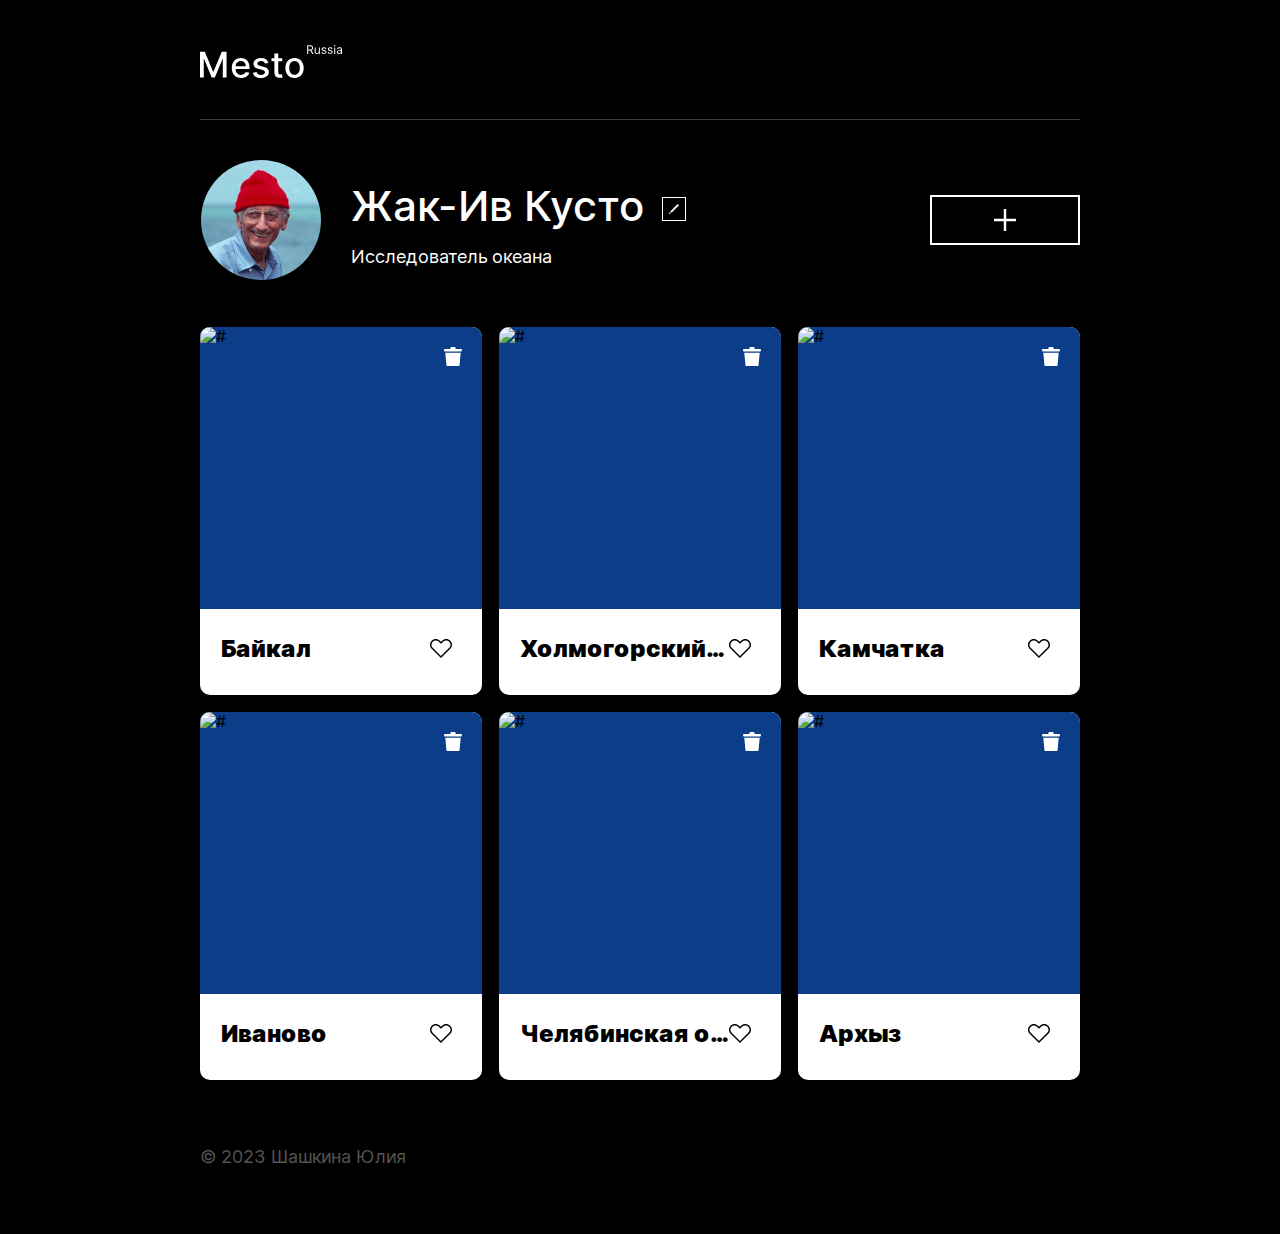
==== index.html @ 89d111ab "fix" ====
<!DOCTYPE html>
<html lang="ru">

<head>
  <meta charset="UTF-8">
  <meta http-equiv="X-UA-Compatible" content="IE=edge">
  <meta name="viewport" content="width=device-width, initial-scale=1.0">
  <link rel="stylesheet" href="./pages/index.css">
  <title>Проект Место</title>
</head>

<body class="page">
  <header class="header">
    <img class="header__logo" alt="Логотип Место" src="./images/logo/logo.svg">
  </header>
  <main class="content">
    <section class="profile" aria-label="Профиль пользователя">
      <img class="profile__avatar" src="./images/avatar.jpg" alt="Аватар пользователя">
      <div class="profile__info">
        <h1 class="profile__name">Жак-Ив Кусто</h1>
        <p class="profile__job">Исследователь океана</p>
      </div>
      <button class="profile__edit-button-icon buttons" type="button" aria-label="Изменить"></button>
      <button class="profile__add-button-icon buttons" type="button" aria-label="Добавить"></button>
    </section>
    <section aria-label="Лента картинок">
      <ul class="elements">
        <!---<li>
          <article class="element">
            <img class="element__image" src="./images/karachaevsk.jpg" alt="Карачаевск">
            <div class="element__form">
              <h2 class="element__title">Карачаевск</h2>
              <button class="element__like-button-icon buttons" type="button" aria-label="Нравится"></button>
            </div>
          </article>
        </li>
        <li>
          <article class="element">
            <img class="element__image" src="./images/elbrus-2.jpg" alt="Гора Эльбрус">
            <div class="element__form">
              <h2 class="element__title">Гора Эльбрус</h2>
              <button class="element__like-button-icon buttons" type="button" aria-label="Нравится"></button>
            </div>
          </article>
        </li>
        <li>
          <article class="element">
            <img class="element__image" src="./images/dombay-2.jpg" alt="Домбай">
            <div class="element__form">
              <h2 class="element__title">Домбай</h2>
              <button class="element__like-button-icon buttons" type="button" aria-label="Нравится"></button>
            </div>
          </article>
        </li>
        <li>
          <article class="element">
            <img class="element__image" src="./images/elbrus.jpg" alt="Эльбрус">
            <div class="element__form">
              <h2 class="element__title">Гора Эльбрус</h2>
              <button class="element__like-button-icon buttons" type="button" aria-label="Нравится"></button>
            </div>
          </article>
        </li>
        <li>
          <article class="element">
            <img class="element__image" src="./images/dombay.jpg" alt="Домбай">
            <div class="element__form">
              <h2 class="element__title">Домбай</h2>
              <button class="element__like-button-icon buttons" type="button" aria-label="Нравится"></button>
            </div>
          </article>
        </li>
        <li>
          <article class="element">
            <img class="element__image" src="./images/karachaevo-cherkessiya-2.jpg" alt="Карачаево-Черкессия">
            <div class="element__form">
              <h2 class="element__title">Карачаево-Черкессия</h2>
              <button class="element__like-button-icon buttons" type="button" aria-label="Нравится"></button>
            </div>
          </article>
        </li>-->
      </ul>
    </section>
  </main>
  <footer class="footer">
    <p class="footer__copyright">© 2023 Шашкина Юлия</p>
  </footer>
  <section class="popup popup_edit" id="popup-edit">
    <div class="popup__container popup__container-edit">
      <button class="popup__close-button buttons popup__close-edit" type="button" aria-label="Закрыть"></button>
      <form class="popup__form popup__form-edit" name="edit" id="form-edit" novalidate>
        <h2 class="popup__title">Редактировать профиль</h2>
        <fieldset class="popup__fieldset popup__field-edit">
          <input class="popup__input popup__input_type_name" type="text" id="name" name="name" required
            placeholder="Введите имя" minlength="2" maxlength="40">
            <span class="popup__input-error name-error" id="name-error"></span>
          <input class="popup__input popup__input_type_job" type="text" id="job" name="job" required
            placeholder="Введите профессию" minlength="2" maxlength="200">
            <span class="popup__input-error job-error" id="job-error"></span>
        </fieldset>
        <button class="popup__save popup__save-edit buttons" type="submit" aria-label="Сохранить">Сохранить</button>
      </form>
    </div>
  </section>
  <section class="popup popup_add" id="popup-add">
    <div class="popup__container popup__container-add">
      <button class="popup__close-button buttons popup__close-add" type="button" aria-label="Кнопка закрыть"></button>
      <form class="popup__form popup__form-add" id="form-add" name="add" novalidate>
        <h2 class="popup__title">Новое место</h2>
        <fieldset class="popup__fieldset popup__field-add">
          <input class="popup__input popup__input_type_title" type="text" id="title" name="title" required
            placeholder="Название">
            <span class="popup__input-error title-error" id="title-error"></span>
          <input class="popup__input popup__input_type_upload" type="url" id="upload" name="upload" required
            placeholder="Ссылка на картинку">
            <span class="popup__input-error upload-error" id="upload-error"></span>
        </fieldset>
        <button class="popup__save popup__save-add buttons" type="submit" aria-label="Создать">Создать</button>
      </form>
    </div>
  </section>
  <div class="popup popup_open-img" id="popup-open-image">
    <figure class="popup__container popup__container_img">
      <button class="popup__close-button popup__close-img" aria-label="Закрытие" type="button" id="close-image"></button>
      <img class="popup__img" src="#" alt="#" id="popup-img">
      <figcaption class="popup__text-img"></figcaption>
    </figure>
  </div>
  <template id="template">
    <li class="element">
      <img class="element__image" src="#" alt="#">
      <button class="element__delete-button-icon" type="button" aria-label="Кнопка корзина"></button>
      <div class="element__form">
        <h2 class="element__title"></h2>
        <button class="element__like-button-icon buttons" type="button" aria-label="Кнопка лайк"></button>
      </div>
    </li>
  </template>
  <script src="./scripts/validate.js"></script>
  <script src="./scripts/index.js"></script>
</body>

</html>
---- pages/index.css ----
/*vendor*/
@import url(../vendor/normalize.css);
@import url(../vendor/inter.css);
/*page*/
@import url(../blocks/page/page.css);
@import url(../blocks/buttons/buttons.css);
/*header*/
@import url(../blocks/header/header.css);
@import url(../blocks/header/__logo/header__logo.css);
/*content*/
@import url(../blocks/content/content.css);
/*profile*/
@import url(../blocks/profile/profile.css);
@import url(../blocks/profile/__avatar/profile__avatar.css);
@import url(../blocks/profile/__name/profile__name.css);
@import url(../blocks/profile/__job/profile__job.css);
@import url(../blocks/profile/__edit-button-icon/profile__edit-button-icon.css);
@import url(../blocks/profile/__add-button-icon/profile__add-button-icon.css);
@import url(../blocks/profile/__info/profile__info.css);
/*elements*/
@import url(../blocks/elements/elements.css);
/*element*/
@import url(../blocks/element/element.css);
@import url(../blocks/element/__image/element__image.css);
@import url(../blocks/element/__title/element__title.css);
@import url(../blocks/element/__like-button-icon/element__like-button-icon.css);
@import url(../blocks/element/__form/element__form.css);
@import url(../blocks/element/__delete-button-icon/element__delete-button-icon.css);
@import url(../blocks/element/__like-button-icon/_active/element__like-button-icon_active.css);
/*footer*/
@import url(../blocks/footer/footer.css);
@import url(../blocks/footer/__copyright/footer__copyright.css);
/*popup*/
@import url(../blocks/popup/popup.css);
@import url(../blocks/popup/__container/popup__container.css);
@import url(../blocks/popup/__close-button/popup__close-button.css);
@import url(../blocks/popup/_opened/popup_opened.css);
@import url(../blocks/popup/__title/popup__title.css);
@import url(../blocks/popup/__form/popup__form.css);
@import url(../blocks/popup/__input/popup__input.css);
@import url(../blocks/popup/__input/_type/popup__input_type_job.css);
@import url(../blocks/popup/__input/_type/popup__input_type_name.css);
@import url(../blocks/popup/__save/popup__save.css);
@import url(../blocks/popup/__fieldset/popup__fieldset.css);
@import url(../blocks/popup/__close-add/popup__close-add.css);
@import url(../blocks/popup/__close-edit/popup__close-edit.css);
@import url(../blocks/popup/__input/_type/popup__input_type_upload.css);
@import url(../blocks/popup/__input/_type/popup__input_type_title.css);
@import url(../blocks/popup/__save/__save-edit/popup__save-edit.css);
@import url(../blocks/popup/__save/__save-add/popup__save-add.css);
@import url(../blocks/popup/_add/popup_add.css);
@import url(../blocks/popup/_edit/popup_edit.css);
@import url(../blocks/popup/__form-edit/popup__form-edit.css);
@import url(../blocks/popup/__form-add/popup__form-add.css);
@import url(../blocks/popup/__field-add/popup__field-add.css);
@import url(../blocks/popup/__field-edit/popup__field-edit.css);
@import url(../blocks/popup/__img/popup__img.css);
@import url(../blocks/popup/__text-img/popup__text-img.css);
@import url(../blocks/popup/_open-img/popup_open-img.css);
@import url(../blocks/popup/__container-add/popup__container-add.css);
@import url(../blocks/popup/__container-edit/popup__container-edit.css);
@import url(../blocks/popup/__container-img/popup__container-img.css);
@import url(../blocks/popup/__place-img/popup__place-img.css);
@import url(../blocks/popup/__close-img/popup__close-img.css);
@import url(../blocks/popup/__img-modal/popup__img-modal.css);
@import url(../blocks/popup/__save/__save_disabled/popup__save_disabled.css);
@import url(../blocks/popup/__input-error/popup__input-error.css);
@import url(../blocks/popup/__input-error/__input-error_active/popup__input-error_active.css);
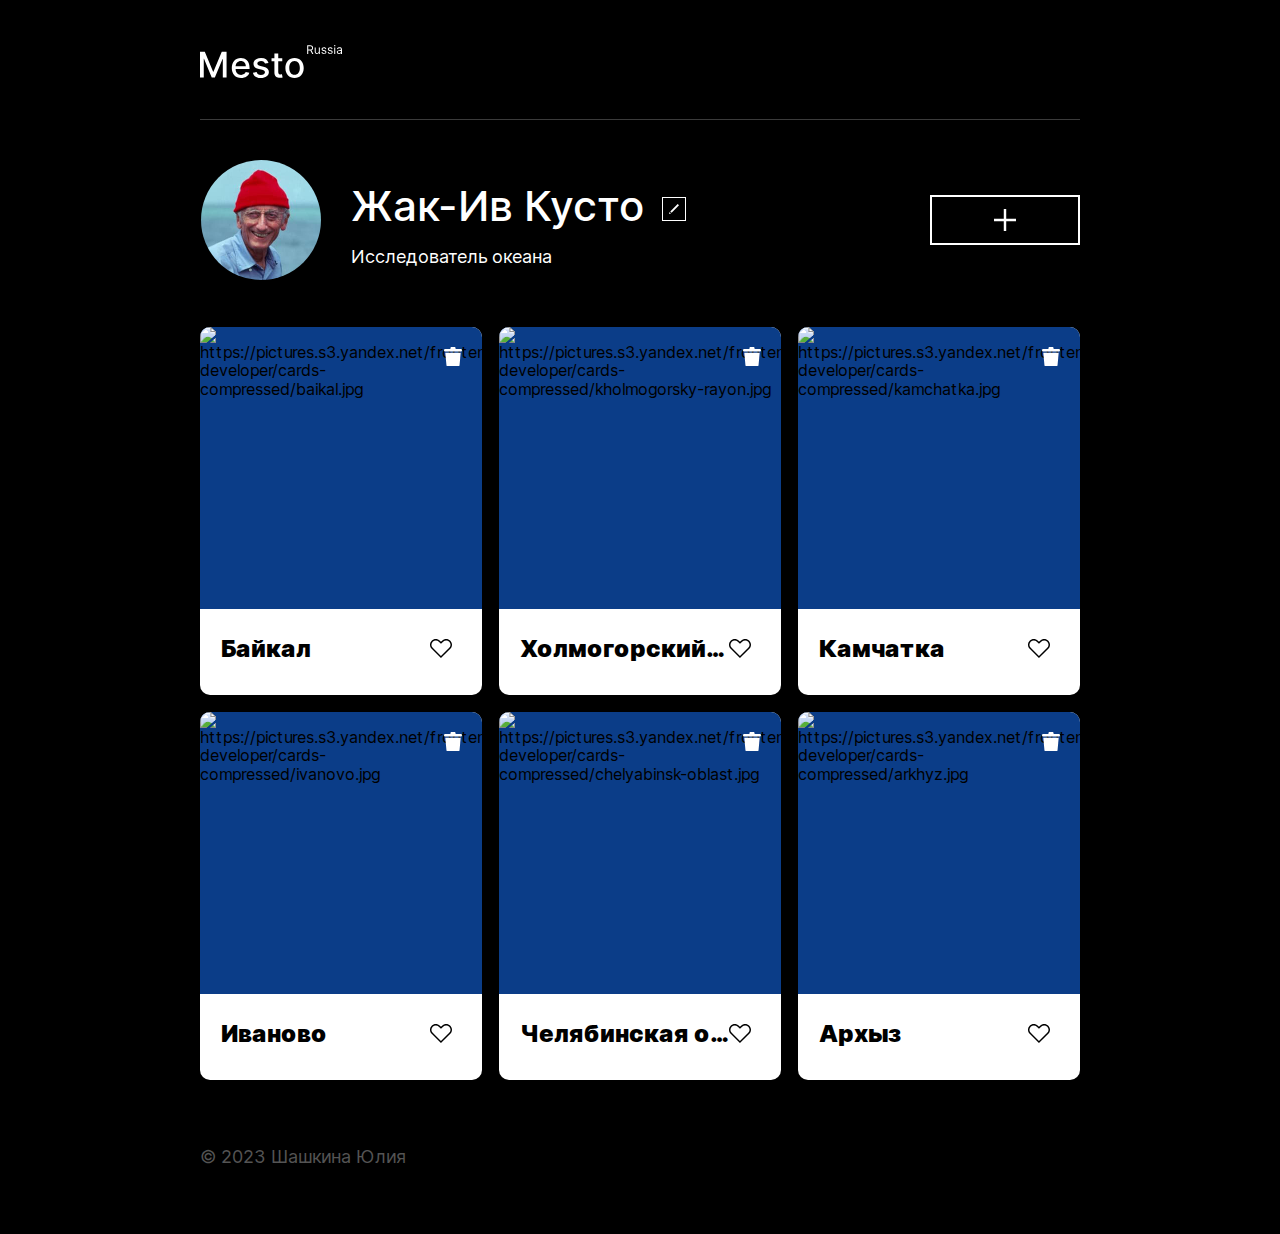
==== commit db0a787f: "Card file add" ====
--- a/index.html
+++ b/index.html
@@ -136,8 +136,10 @@
       </div>
     </li>
   </template>
-  <script src="./scripts/validate.js"></script>
-  <script src="./scripts/index.js"></script>
+  <script type='module' src="./scripts/constants.js"></script>
+  <script type='module' src="./scripts/validate.js"></script>
+  <script type='module' src="./scripts/Card.js"></script>
+  <script type='module' src="./scripts/index.js"></script>
 </body>
 
 </html>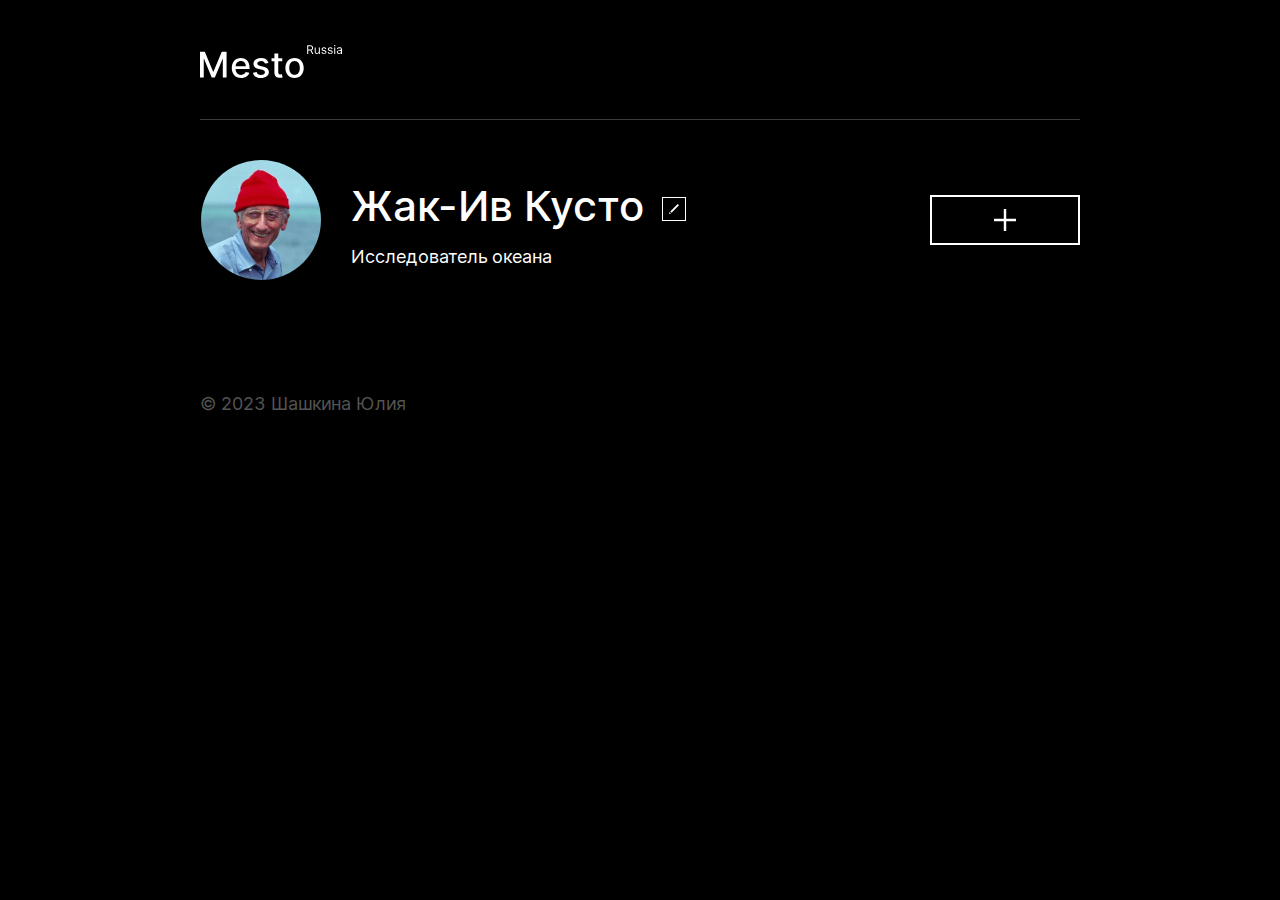
==== commit 13a7daf0: "FormValidator add" ====
--- a/index.html
+++ b/index.html
@@ -137,7 +137,7 @@
     </li>
   </template>
   <script type='module' src="./scripts/constants.js"></script>
-  <script type='module' src="./scripts/validate.js"></script>
+  <script type='module' src="./scripts/FormValidator.js"></script>
   <script type='module' src="./scripts/Card.js"></script>
   <script type='module' src="./scripts/index.js"></script>
 </body>
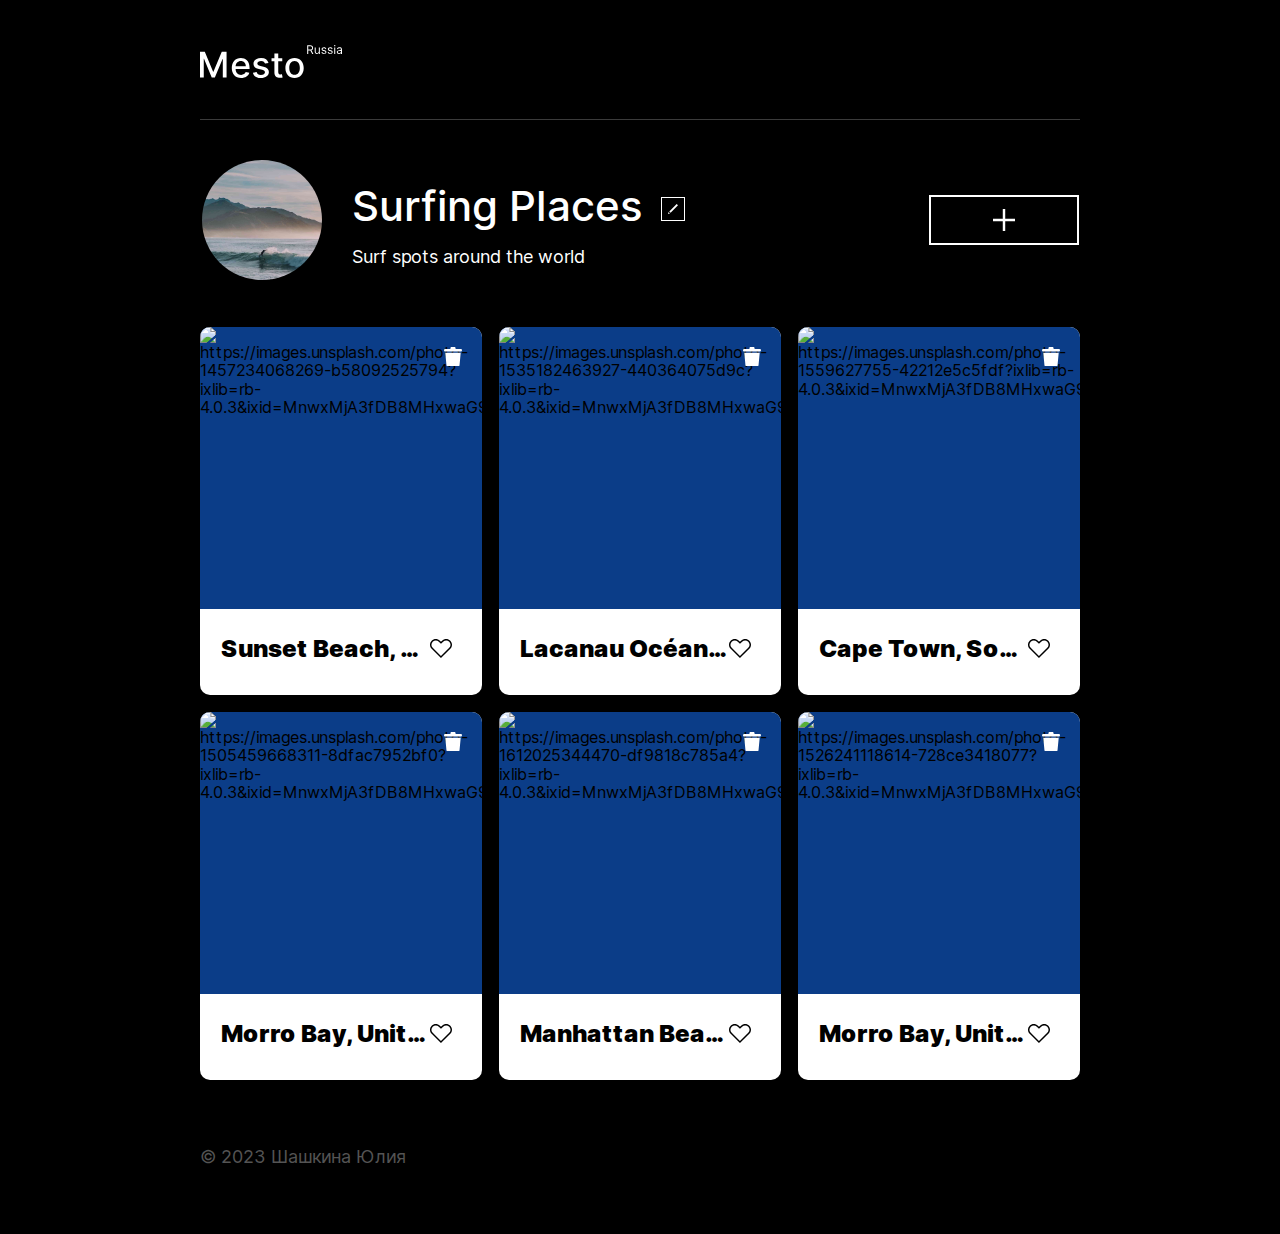
==== commit 4bd44f23: "add new cards" ====
--- a/index.html
+++ b/index.html
@@ -15,10 +15,10 @@
   </header>
   <main class="content">
     <section class="profile" aria-label="Профиль пользователя">
-      <img class="profile__avatar" src="./images/avatar.jpg" alt="Аватар пользователя">
+      <img class="profile__avatar" src="./images/avatar-surfing.jpg" alt="Аватар пользователя">
       <div class="profile__info">
-        <h1 class="profile__name">Жак-Ив Кусто</h1>
-        <p class="profile__job">Исследователь океана</p>
+        <h1 class="profile__name">Surfing Places</h1>
+        <p class="profile__job">Surf spots around the world</p>
       </div>
       <button class="profile__edit-button-icon buttons" type="button" aria-label="Изменить"></button>
       <button class="profile__add-button-icon buttons" type="button" aria-label="Добавить"></button>
@@ -93,10 +93,10 @@
         <fieldset class="popup__fieldset popup__field-edit">
           <input class="popup__input popup__input_type_name" type="text" id="name" name="name" required
             placeholder="Введите имя" minlength="2" maxlength="40">
-            <span class="popup__input-error name-error" id="name-error"></span>
+          <span class="popup__input-error name-error" id="name-error"></span>
           <input class="popup__input popup__input_type_job" type="text" id="job" name="job" required
             placeholder="Введите профессию" minlength="2" maxlength="200">
-            <span class="popup__input-error job-error" id="job-error"></span>
+          <span class="popup__input-error job-error" id="job-error"></span>
         </fieldset>
         <button class="popup__save popup__save-edit buttons" type="submit" aria-label="Сохранить">Сохранить</button>
       </form>
@@ -110,10 +110,10 @@
         <fieldset class="popup__fieldset popup__field-add">
           <input class="popup__input popup__input_type_title" type="text" id="title" name="title" required
             placeholder="Название">
-            <span class="popup__input-error title-error" id="title-error"></span>
+          <span class="popup__input-error title-error" id="title-error"></span>
           <input class="popup__input popup__input_type_upload" type="url" id="upload" name="upload" required
             placeholder="Ссылка на картинку">
-            <span class="popup__input-error upload-error" id="upload-error"></span>
+          <span class="popup__input-error upload-error" id="upload-error"></span>
         </fieldset>
         <button class="popup__save popup__save-add buttons" type="submit" aria-label="Создать">Создать</button>
       </form>
@@ -121,7 +121,8 @@
   </section>
   <div class="popup popup_open-img" id="popup-open-image">
     <figure class="popup__container popup__container_img">
-      <button class="popup__close-button popup__close-img" aria-label="Закрытие" type="button" id="close-image"></button>
+      <button class="popup__close-button popup__close-img" aria-label="Закрытие" type="button"
+        id="close-image"></button>
       <img class="popup__img" src="#" alt="#" id="popup-img">
       <figcaption class="popup__text-img"></figcaption>
     </figure>
@@ -137,8 +138,8 @@
     </li>
   </template>
   <script type='module' src="./scripts/constants.js"></script>
+  <script type='module' src="./scripts/Card.js"></script>
   <script type='module' src="./scripts/FormValidator.js"></script>
-  <script type='module' src="./scripts/Card.js"></script>
   <script type='module' src="./scripts/index.js"></script>
 </body>
 
